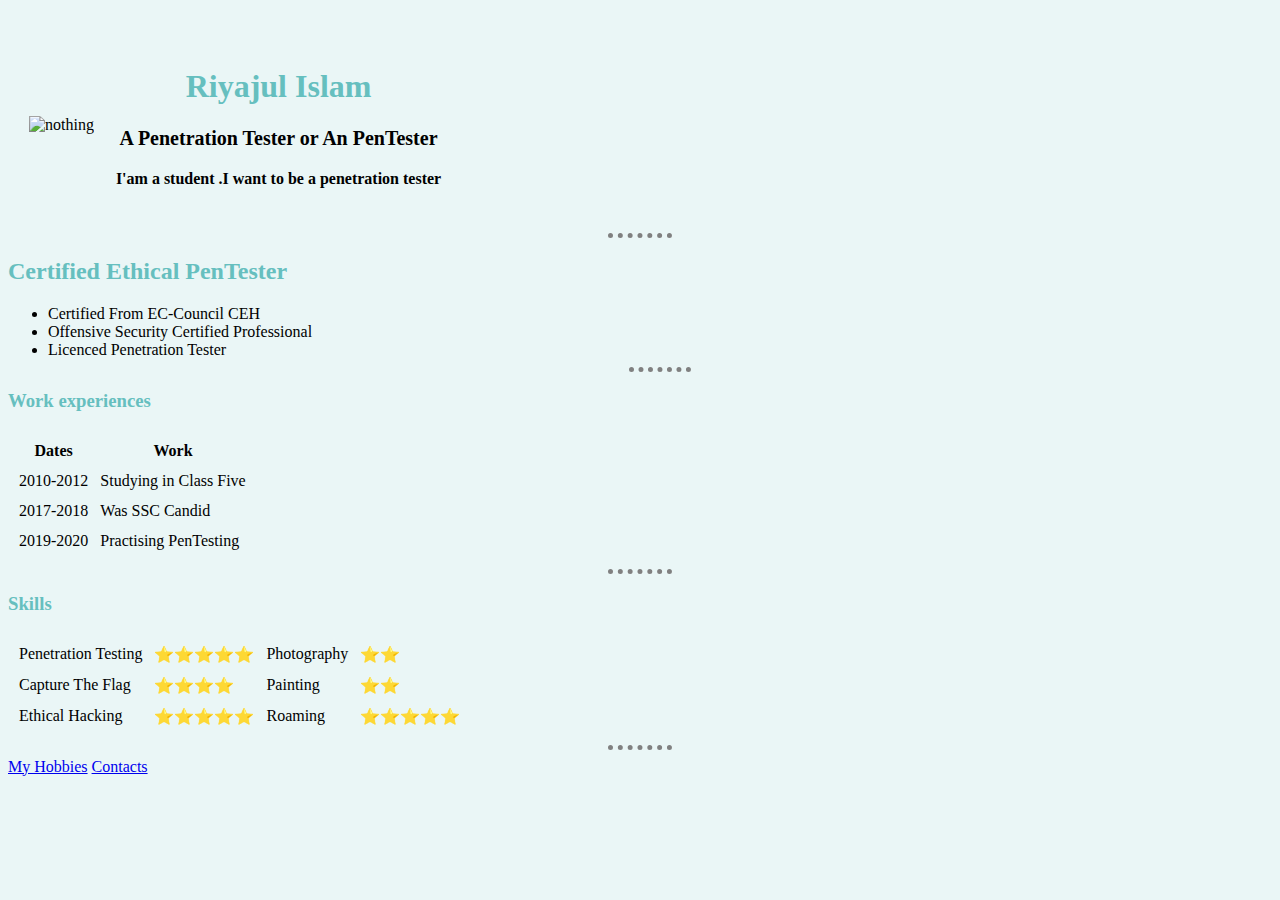
==== index.html @ d108df97 "Update index.html" ====
<!DOCTYPE html>
<html>

<head>
  <meta charset="utf-8">
  <title>💟 Riyajul's personal site</title>

  <style>
    body {
      background-color: #eaf6f6;
    }

    h1 {
      text-align: center;
      color: #66bfbf
    }

    p {
      text-align: center;
    }

    h2 {

      color: #66bfbf
    }

    h3 {

      color: #66bfbf
    }

    #fuck {
      text-align: center;
      font-size: 20px;
      color: solid black;
      /* fuck */

    }

    hr {
      border-style: none;
      border-top-style: dotted;
      border-color: grey;
      border-width: 5px;
      width: 5%;

    }
  </style>


</head>

<body><br>
  <table cellspacing="20">
    <tr>
      <td><img src="riyajul.png" alt="nothing" height="220" width="220"></td>
      <td>
        <h1> Riyajul Islam</h1>
        <p id="fuck"><b>A Penetration Tester or An PenTester</b></p>
        <p><b>I'am a student .I want to be a penetration tester</b></p>
      </td>
    </tr>
  </table>
  <hr>
  <h2>Certified Ethical PenTester</h2>
  <ul>
    <li style="color:black;">Certified From EC-Council CEH</li>
    <li>Offensive Security Certified Professional</li>
    <li>Licenced Penetration Tester</li>
    <hr>
  </ul>
  <h3>Work experiences</h3>
  <table cellspacing="10">
    <tr>
      <th>Dates</th>
      <th>Work</th>
    </tr>
    <tr>
      <td>2010-2012</td>
      <td>Studying in Class Five</td>
    </tr>
    <tr>
      <td>2017-2018</td>
      <td>Was SSC Candid </td>
    </tr>
    <tr>
      <td>2019-2020</td>
      <td>Practising PenTesting</td>
    </tr>
  </table>
  <hr>
  <h3>Skills</h3>
  <table cellspacing="10">
    <tr>
      <td>Penetration Testing</td>
      <td>⭐⭐⭐⭐⭐</td>
      <td>Photography</td>
      <td>⭐⭐</td>
    </tr>
    <tr>
      <td>Capture The Flag</td>
      <td>⭐⭐⭐⭐</td>
      <td>Painting</td>
      <td>⭐⭐</td>
    </tr>
    <tr>
      <td>Ethical Hacking</td>
      <td>⭐⭐⭐⭐⭐</td>
      <td>Roaming</td>
      <td>⭐⭐⭐⭐⭐</td>
    </tr>
  </table>
  <hr>
  <a href="fuck.html">My Hobbies</a> <a href="contacts.html">Contacts</a>
</body>

</html>
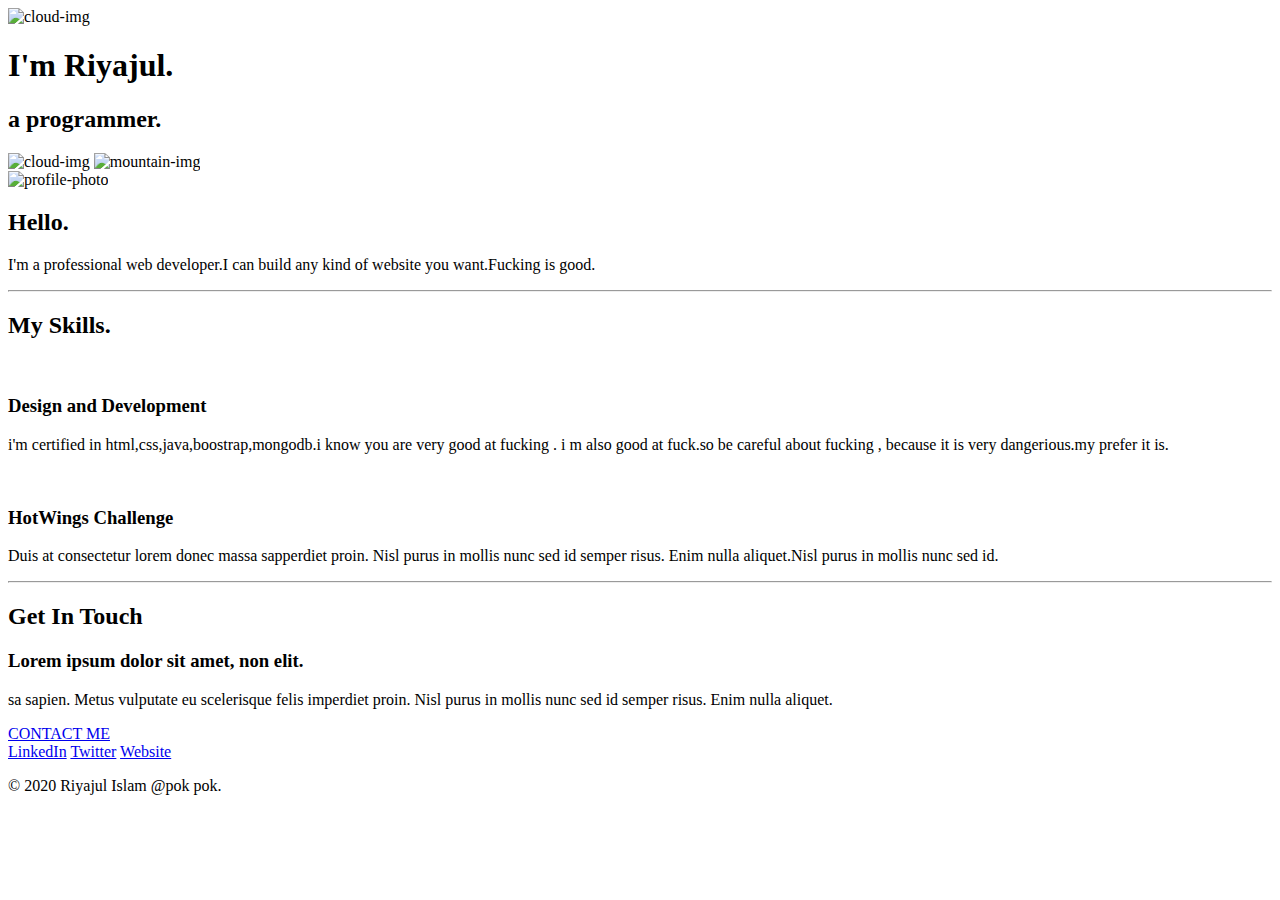
==== commit b86c1043: "Update index.html" ====
--- a/index.html
+++ b/index.html
@@ -1,117 +1,65 @@
 <!DOCTYPE html>
-<html>
+<html lang="en" dir="ltr">
 
 <head>
   <meta charset="utf-8">
-  <title>💟 Riyajul's personal site</title>
-
-  <style>
-    body {
-      background-color: #eaf6f6;
-    }
-
-    h1 {
-      text-align: center;
-      color: #66bfbf
-    }
-
-    p {
-      text-align: center;
-    }
-
-    h2 {
-
-      color: #66bfbf
-    }
-
-    h3 {
-
-      color: #66bfbf
-    }
-
-    #fuck {
-      text-align: center;
-      font-size: 20px;
-      color: solid black;
-      /* fuck */
-
-    }
-
-    hr {
-      border-style: none;
-      border-top-style: dotted;
-      border-color: grey;
-      border-width: 5px;
-      width: 5%;
-
-    }
-  </style>
-
+  <title>Riyajul Islam</title>
+  <link rel="stylesheet" href="css/styles.css">
+  <link rel="icon" href="favicon.ico">
+  <link href="https://fonts.googleapis.com/css?family=Marck+Script&display=swap" rel="stylesheet">
 
 </head>
 
-<body><br>
-  <table cellspacing="20">
-    <tr>
-      <td><img src="riyajul.png" alt="nothing" height="220" width="220"></td>
-      <td>
-        <h1> Riyajul Islam</h1>
-        <p id="fuck"><b>A Penetration Tester or An PenTester</b></p>
-        <p><b>I'am a student .I want to be a penetration tester</b></p>
-      </td>
-    </tr>
-  </table>
-  <hr>
-  <h2>Certified Ethical PenTester</h2>
-  <ul>
-    <li style="color:black;">Certified From EC-Council CEH</li>
-    <li>Offensive Security Certified Professional</li>
-    <li>Licenced Penetration Tester</li>
+<body>
+
+  <div class="top-div">
+    <img class="top-cloud" src="images/cloud.png" alt="cloud-img">
+    <h1>I'm Riyajul.</h1>
+    <h2>a programmer.</h2>
+    <img class="bottom-cloud" src="images/cloud.png" alt="cloud-img">
+    <img src="images/mountain.png" alt="mountain-img">
+  </div>
+
+  <div class="middle-container">
+    <div class="profile">
+      <img class="profilepic" src="images/riyajul.png" alt="profile-photo">
+      <h2 class="hello">Hello.</h2>
+      <p class="intro">I'm a professional web developer.I can build any kind of website you want.Fucking is good.</p>
+    </div>
     <hr>
-  </ul>
-  <h3>Work experiences</h3>
-  <table cellspacing="10">
-    <tr>
-      <th>Dates</th>
-      <th>Work</th>
-    </tr>
-    <tr>
-      <td>2010-2012</td>
-      <td>Studying in Class Five</td>
-    </tr>
-    <tr>
-      <td>2017-2018</td>
-      <td>Was SSC Candid </td>
-    </tr>
-    <tr>
-      <td>2019-2020</td>
-      <td>Practising PenTesting</td>
-    </tr>
-  </table>
-  <hr>
-  <h3>Skills</h3>
-  <table cellspacing="10">
-    <tr>
-      <td>Penetration Testing</td>
-      <td>⭐⭐⭐⭐⭐</td>
-      <td>Photography</td>
-      <td>⭐⭐</td>
-    </tr>
-    <tr>
-      <td>Capture The Flag</td>
-      <td>⭐⭐⭐⭐</td>
-      <td>Painting</td>
-      <td>⭐⭐</td>
-    </tr>
-    <tr>
-      <td>Ethical Hacking</td>
-      <td>⭐⭐⭐⭐⭐</td>
-      <td>Roaming</td>
-      <td>⭐⭐⭐⭐⭐</td>
-    </tr>
-  </table>
-  <hr>
-  <a href="fuck.html">My Hobbies</a> <a href="contacts.html">Contacts</a>
+    <div class="skills">
+      <h2>My Skills.</h2>
+      <div class="skill-row">
+        <img class="skills-first-image" src="images/skills.png" alt="">
+        <h3>Design and Development</h3>
+        <p> i'm certified in html,css,java,boostrap,mongodb.i know you are very good at fucking . i m also good at fuck.so be careful about fucking , because it is very dangerious.my prefer it is.</p>
+      </div>
+      <div class="skill-row">
+        <img class="skills-second-image" src="https://image.flaticon.com/icons/svg/902/902744.svg" alt="">
+        <h3>HotWings Challenge</h3>
+        <p>Duis at consectetur lorem donec massa sapperdiet proin. Nisl purus in mollis nunc sed id semper risus. Enim nulla aliquet.Nisl purus in mollis nunc sed id.</p>
+      </div>
+    </div>
+
+    <hr>
+    <div class="contact-me">
+      <h2>Get In Touch</h2>
+      <h3>Lorem ipsum dolor sit amet, non elit.</h3>
+      <p class="last-intro">sa sapien. Metus vulputate eu scelerisque felis imperdiet proin. Nisl purus in mollis nunc sed id semper risus. Enim nulla aliquet.</p>
+      <a class="btn" href="mailto:rlriyajul@gmail.com">CONTACT ME</a>
+    </div>
+  </div>
+
+
+  <div class="bottom-container">
+    <a class="footer-link" href="https://www.linkedin.com/">LinkedIn</a>
+    <a class="footer-link" href="https://twitter.com/">Twitter</a>
+    <a class="footer-link" href="https://www.appbrewery.co/">Website</a>
+
+    <p class="copyright">© 2020 Riyajul Islam @pok pok.</p>
+  </div>
+
 </body>
 
 </html>
+
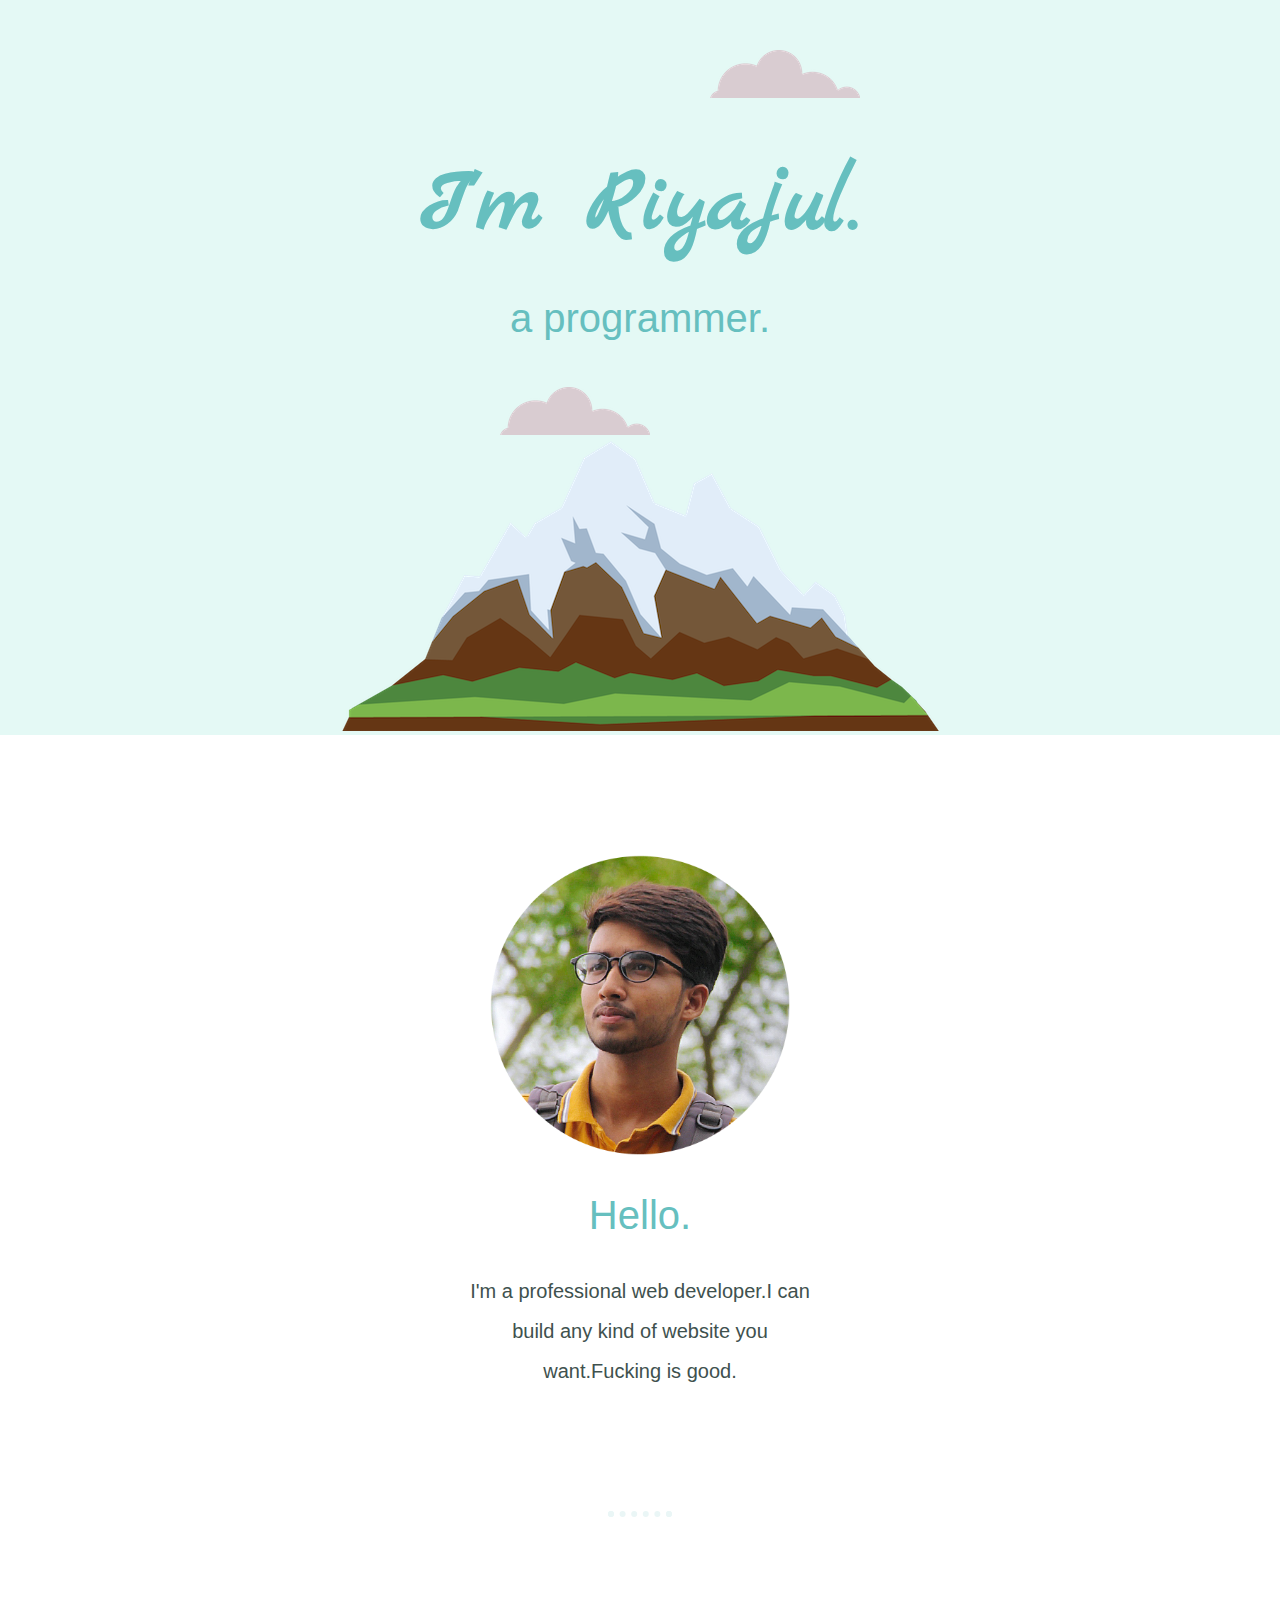
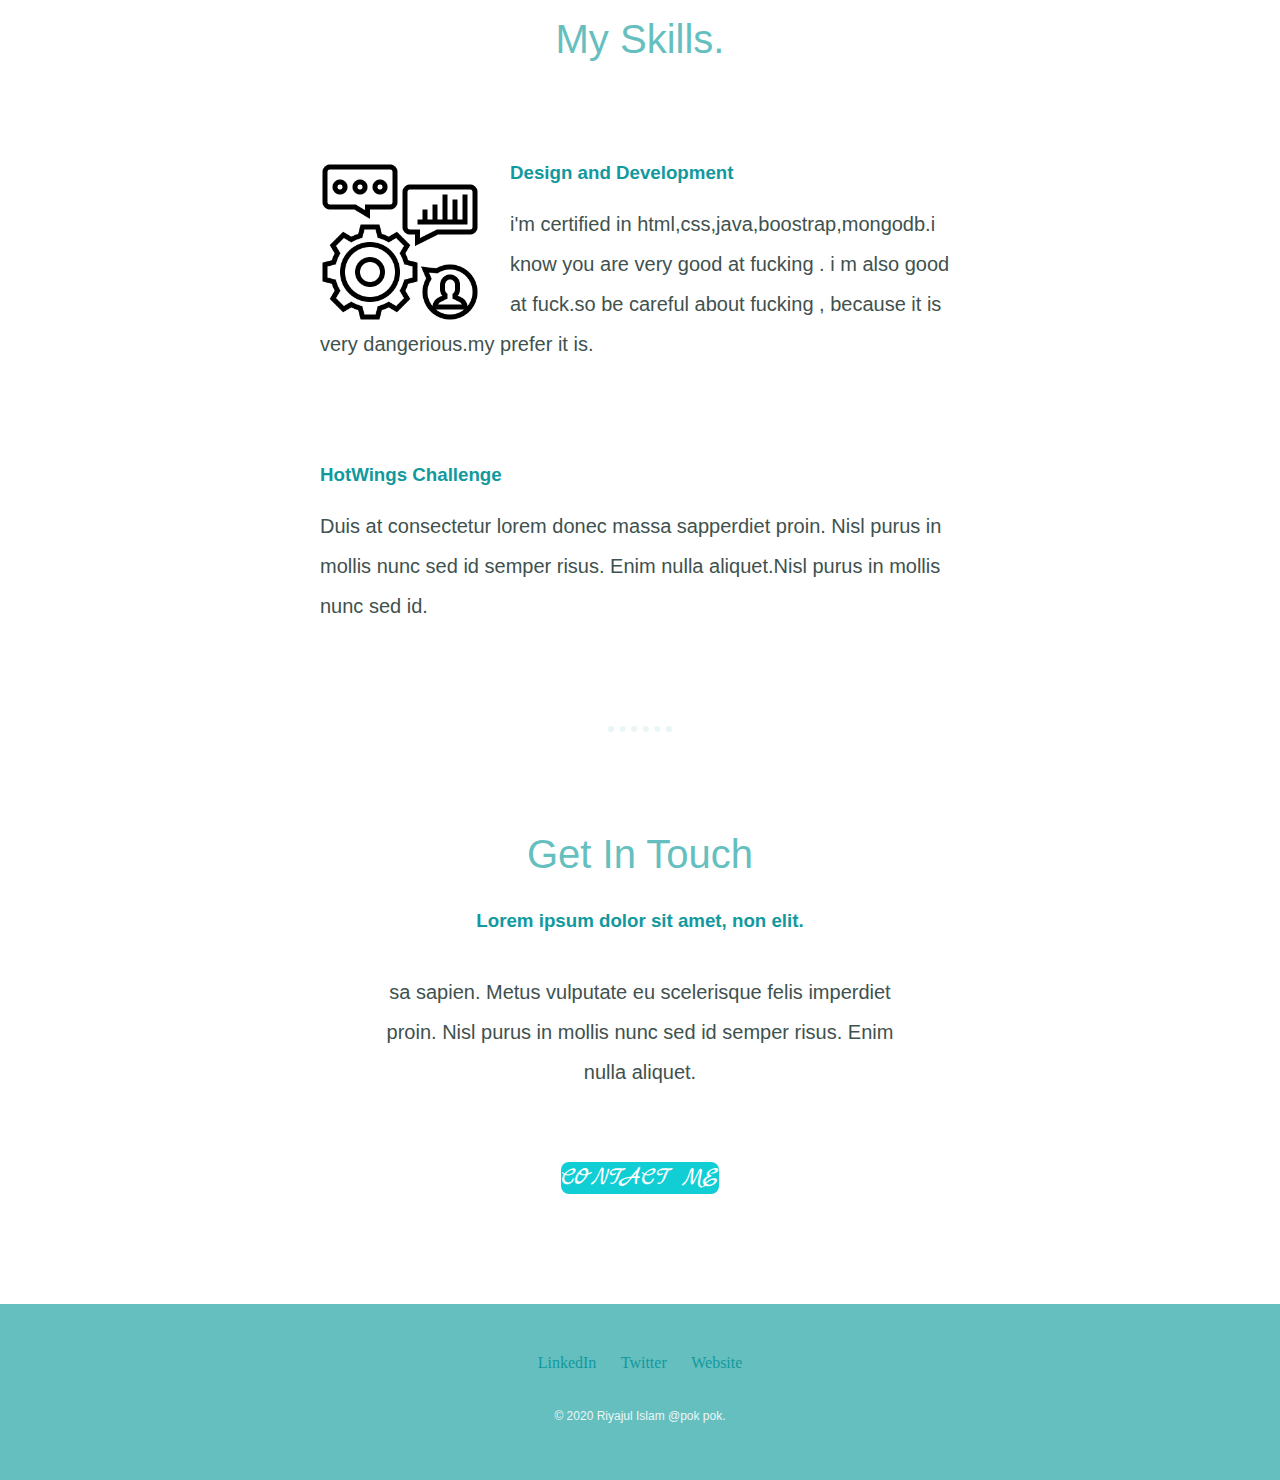
==== commit 39c2fce2: "Add files via upload" ====
--- a/index.html
+++ b/index.html
@@ -62,4 +62,3 @@
 </body>
 
 </html>
-
--- a/css/styles.css
+++ b/css/styles.css
@@ -0,0 +1,152 @@
+body {
+  margin: 0;
+  text-align: center;
+  font-family: sans-serif;
+  color: #40514e;
+}
+
+h1 {
+  margin: 50px auto 0 auto;
+  font-family: 'Marck Script', cursive;
+  font-weight: bold;
+  font-size:562.5%;
+  color: #66bfbf;
+
+
+  /*
+  margin: 0;
+  width:10%;
+  margin: 0 auto 0 auto; */
+}
+p{
+  line-height: 2;
+}
+hr{
+  border: dotted;
+  border-bottom: none;
+  width: 4%;
+  margin: 100px auto;
+  border-color: #eaf6f6;
+  border-width: 6px;
+}
+.intro{
+  width: 30%;
+  margin: auto;
+}
+.middle-container{
+  margin: 100px 0;
+}
+.skill-row{
+  width: 50%;
+  margin: 100px auto 100px auto;
+  text-align: left;
+
+}
+p{
+  font-size: 20px;
+}
+.hello{
+  font-style: normal;
+}
+h2{
+  font-style: normal;
+  font-size: 2.5rem;
+  color: #66bfbf;
+  font-weight: normal;
+}
+h3{
+  color: #11999e;
+}
+a{
+  color: #11999e;
+  font-family:auto;
+  margin: 10px 10px;
+  text-decoration: none;
+}
+a:hover{
+  color: #eaf6f6;
+}
+
+.top-div {
+  /*background-color: #08d9d6;*/
+  background-color: #e4f9f5;
+  position: relative;
+  padding-top: 100px;
+}
+/*
+.middle-div {
+  background-color: red;
+  width: 200px;
+  height: 200px;
+}
+
+.bottom-div {
+  background-color: blue;
+  width: 200px;
+  height: 200px
+}*/
+.top-cloud{
+  position: absolute;
+  right: 420px;
+  top: 50px;
+}
+.bottom-cloud{
+  position: absolute;
+left: 500px;
+bottom: 300px;
+
+}
+.profilepic{
+  height:300px;
+  width: 300px;
+}
+.profile{
+  padding: 20px;
+}
+.skills-second-image{
+  width: 25%;
+  float: right;
+  margin-left:30px;
+}
+.skills-first-image{
+  width: 25%;
+  float: left;
+  margin-right: 30px;
+}
+.last-intro{
+  width: 40%;
+  margin: 40px auto 60px;
+}
+
+.btn{
+  font-family: 'Marck Script', cursive;
+  color: #FFFFFF;
+  font-size: 25px;
+  border-radius: 8px;
+  background-color: #11CDD4;
+
+
+  border: #11cdd4 ;
+  border: 1px;
+  text-decoration: none;
+  display: inline-block;
+  text-align: center;
+  font-weight: 100;
+
+}
+.btn:hover{
+  border-radius: 8px;
+   text-decoration: none;
+border: solid #337FED 1px;
+   background: #30E3CB;
+color: black;
+}
+.bottom-container{
+  background-color: #66bfbf;
+  padding: 50px 0 20px;
+}
+.copyright{
+  color: #eaf6f6;
+  font-size: 0.75rem;
+  padding: 20px 0;
+}
